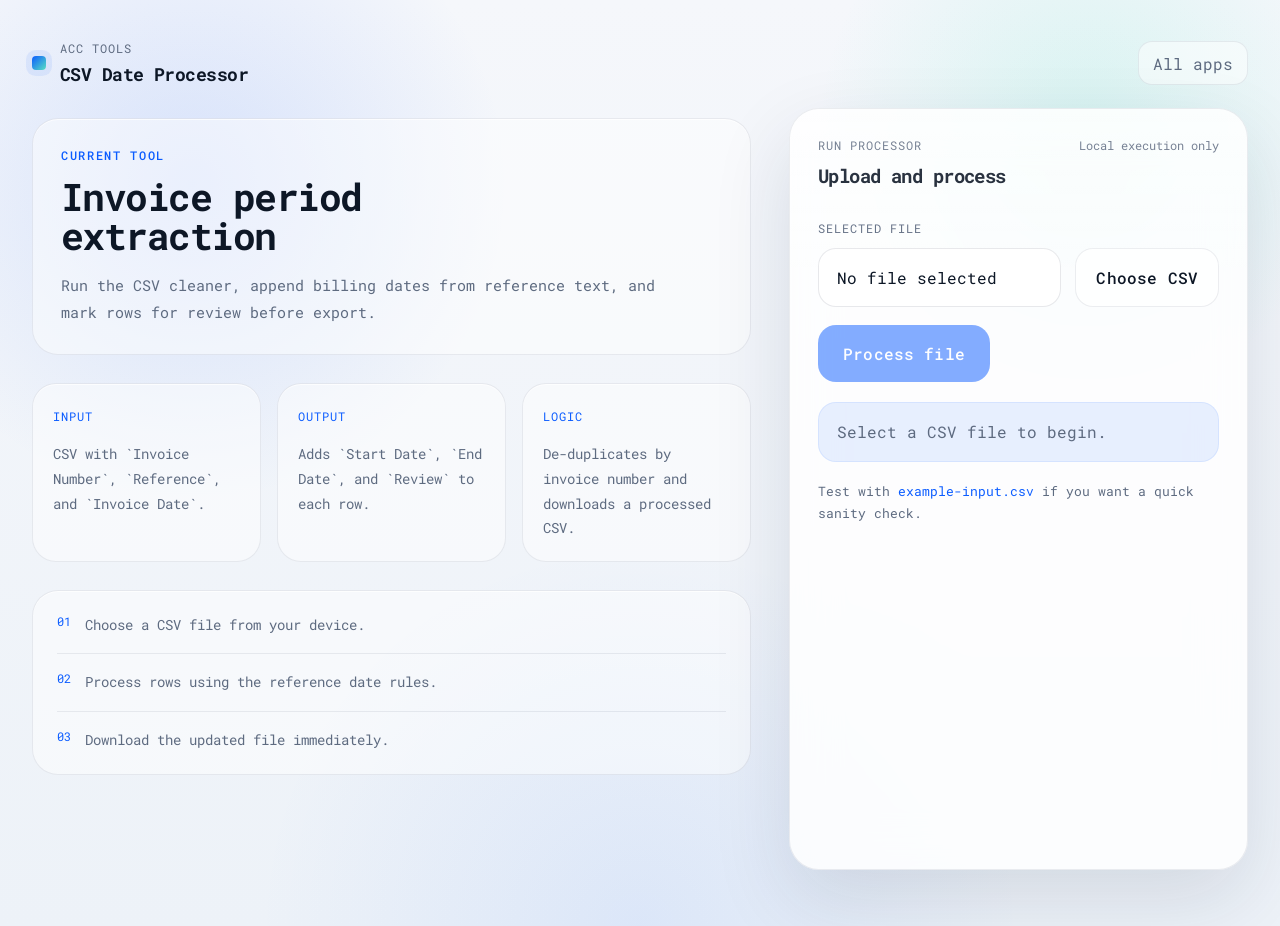
==== csv-date-processor.html @ 3950d639 "first" ====
<!doctype html>
<html lang="en">
  <head>
    <meta charset="UTF-8" />
    <meta name="viewport" content="width=device-width, initial-scale=1.0" />
    <title>CSV Date Processor</title>
    <link rel="preconnect" href="https://fonts.googleapis.com" />
    <link rel="preconnect" href="https://fonts.gstatic.com" crossorigin />
    <link
      href="https://fonts.googleapis.com/css2?family=Roboto+Mono:wght@400;500;700&display=swap"
      rel="stylesheet"
    />
    <link rel="stylesheet" href="./styles.css" />
  </head>
  <body class="tool-page">
    <main class="app-shell">
      <header class="topbar" aria-label="Application header">
        <div class="brand">
          <span class="brand-mark" aria-hidden="true"></span>
          <div>
            <p class="brand-label">Acc Tools</p>
            <h1 class="brand-title">CSV Date Processor</h1>
          </div>
        </div>
        <a class="back-link" href="./index.html">All apps</a>
      </header>

      <section class="page-grid">
        <aside class="sidebar">
          <section class="context-panel">
            <p class="eyebrow">Current Tool</p>
            <h2 class="section-title">Invoice period extraction</h2>
            <p class="intro">
              Run the CSV cleaner, append billing dates from reference text, and
              mark rows for review before export.
            </p>
          </section>

          <section class="summary-grid" aria-label="Tool summary">
            <article class="summary-card">
              <span class="summary-label">Input</span>
              <p>CSV with `Invoice Number`, `Reference`, and `Invoice Date`.</p>
            </article>
            <article class="summary-card">
              <span class="summary-label">Output</span>
              <p>Adds `Start Date`, `End Date`, and `Review` to each row.</p>
            </article>
            <article class="summary-card">
              <span class="summary-label">Logic</span>
              <p>De-duplicates by invoice number and downloads a processed CSV.</p>
            </article>
          </section>

          <section class="guide-panel" aria-label="How it works">
            <div class="guide-row">
              <span class="guide-index">01</span>
              <p>Choose a CSV file from your device.</p>
            </div>
            <div class="guide-row">
              <span class="guide-index">02</span>
              <p>Process rows using the reference date rules.</p>
            </div>
            <div class="guide-row">
              <span class="guide-index">03</span>
              <p>Download the updated file immediately.</p>
            </div>
          </section>
        </aside>

        <section class="workspace" aria-label="CSV processor">
          <div class="workspace-head">
            <div>
              <p class="workspace-kicker">Run processor</p>
              <h2 class="workspace-title">Upload and process</h2>
            </div>
            <p class="workspace-meta">Local execution only</p>
          </div>

          <label class="field-label" for="file-name">Selected file</label>
          <div class="file-row">
            <input
              id="file-name"
              class="file-name"
              type="text"
              value="No file selected"
              readonly
            />
            <button id="browse-button" class="secondary-button" type="button">
              Choose CSV
            </button>
          </div>

          <input id="file-input" type="file" accept=".csv,text/csv" hidden />

          <div class="actions">
            <button id="process-button" class="primary-button" type="button" disabled>
              Process file
            </button>
          </div>

          <p id="status" class="status">
            Select a CSV file to begin.
          </p>

          <p class="helper-copy">
            Test with <a href="./example-input.csv">example-input.csv</a> if you
            want a quick sanity check.
          </p>
        </section>
      </section>
    </main>

    <script type="module" src="./app.js"></script>
  </body>
</html>
---- styles.css ----
:root {
  --bg: #f5f7fb;
  --bg-secondary: #edf2f8;
  --panel: rgba(255, 255, 255, 0.82);
  --panel-border: rgba(19, 36, 62, 0.08);
  --text: #0d1726;
  --muted: #5e6b80;
  --accent: #0b5cff;
  --accent-hover: #0048db;
  --accent-soft: rgba(11, 92, 255, 0.09);
  --secondary: rgba(255, 255, 255, 0.74);
  --secondary-hover: rgba(255, 255, 255, 0.94);
  --shadow: 0 30px 80px rgba(18, 36, 63, 0.12);
  --radius: 30px;
  --radius-sm: 18px;
}

* {
  box-sizing: border-box;
}

body {
  margin: 0;
  min-height: 100vh;
  font-family: "Roboto Mono", monospace;
  color: var(--text);
  background:
    radial-gradient(circle at 15% 20%, rgba(62, 119, 255, 0.16), transparent 24%),
    radial-gradient(circle at 85% 14%, rgba(82, 227, 196, 0.18), transparent 20%),
    radial-gradient(circle at 50% 100%, rgba(11, 92, 255, 0.08), transparent 34%),
    linear-gradient(180deg, var(--bg), var(--bg-secondary));
}

.app-shell {
  min-height: 100vh;
  padding: 40px 32px 56px;
}

a {
  color: inherit;
}

.suite-home .app-shell {
  width: min(100%, 1280px);
  margin: 0 auto;
}

.home-topbar {
  display: flex;
  align-items: center;
  justify-content: space-between;
  gap: 20px;
  margin-bottom: 38px;
}

.home-hero {
  display: grid;
  grid-template-columns: minmax(0, 1.2fr) minmax(280px, 0.8fr);
  gap: 28px;
  align-items: end;
  margin-bottom: 28px;
}

.home-title {
  margin: 0;
  max-width: 14ch;
  font-size: clamp(2.4rem, 5vw, 4.6rem);
  line-height: 0.96;
  letter-spacing: -0.05em;
}

.home-intro {
  max-width: 42rem;
  margin: 18px 0 0;
  font-size: 0.95rem;
  line-height: 1.8;
  color: var(--muted);
}

.home-stats {
  display: grid;
  gap: 14px;
  grid-template-columns: repeat(3, minmax(0, 1fr));
}

.home-stat,
.app-card {
  border: 1px solid rgba(19, 36, 62, 0.08);
  background: rgba(255, 255, 255, 0.56);
  box-shadow: inset 0 1px 0 rgba(255, 255, 255, 0.72);
}

.home-stat {
  padding: 18px;
  border-radius: 22px;
}

.home-stat-value {
  display: block;
  margin-bottom: 10px;
  color: var(--accent);
  font-size: 1rem;
}

.home-stat-label {
  color: var(--muted);
  font-size: 0.82rem;
}

.app-grid {
  display: grid;
  gap: 18px;
  grid-template-columns: repeat(3, minmax(0, 1fr));
}

.app-card {
  display: flex;
  flex-direction: column;
  min-height: 320px;
  padding: 22px;
  border-radius: 28px;
}

.app-card-live {
  background:
    linear-gradient(180deg, rgba(255, 255, 255, 0.76), rgba(239, 245, 255, 0.9));
}

.app-card h3 {
  margin: 0;
  font-size: 1.32rem;
  letter-spacing: -0.04em;
}

.app-card p {
  margin: 14px 0 0;
  color: var(--muted);
  font-size: 0.9rem;
  line-height: 1.8;
}

.app-card-meta {
  display: flex;
  flex-wrap: wrap;
  gap: 10px;
  margin-top: 20px;
  margin-bottom: 26px;
}

.app-card-meta span {
  padding: 8px 12px;
  border-radius: 999px;
  background: rgba(19, 36, 62, 0.05);
  color: var(--muted);
  font-size: 0.74rem;
}

.app-link {
  display: inline-flex;
  align-items: center;
  justify-content: center;
  margin-top: auto;
  min-height: 56px;
  padding: 14px 18px;
  border-radius: 18px;
  text-decoration: none;
  color: #fff;
  background: var(--accent);
  box-shadow: 0 16px 32px rgba(11, 92, 255, 0.18);
  transition:
    transform 140ms ease,
    background-color 140ms ease,
    box-shadow 140ms ease,
    filter 140ms ease;
}

.app-link:hover {
  transform: translateY(-2px) scale(1.015);
  background: var(--accent-hover);
  box-shadow: 0 22px 40px rgba(11, 92, 255, 0.26);
  filter: saturate(1.05);
}

.app-link-disabled {
  color: var(--muted);
  background: rgba(19, 36, 62, 0.06);
  box-shadow: none;
}

.topbar {
  width: min(100%, 1280px);
  margin: 0 auto 22px;
  display: flex;
  align-items: center;
  justify-content: space-between;
  gap: 20px;
}

.brand {
  display: flex;
  align-items: center;
  gap: 14px;
}

.brand-mark {
  width: 14px;
  height: 14px;
  border-radius: 4px;
  background: linear-gradient(135deg, #0b5cff, #56dfc3);
  box-shadow: 0 0 0 6px rgba(11, 92, 255, 0.08);
}

.brand-label,
.topbar-meta {
  margin: 0;
  font-size: 0.76rem;
  color: var(--muted);
  text-transform: uppercase;
  letter-spacing: 0.08em;
}

.brand-title {
  margin: 6px 0 0;
  font-size: 1.15rem;
  letter-spacing: -0.03em;
}

.back-link {
  display: inline-flex;
  align-items: center;
  min-height: 44px;
  padding: 10px 14px;
  border: 1px solid rgba(19, 36, 62, 0.08);
  border-radius: 14px;
  text-decoration: none;
  color: var(--muted);
  background: rgba(255, 255, 255, 0.5);
  transition:
    transform 140ms ease,
    border-color 140ms ease,
    background-color 140ms ease,
    box-shadow 140ms ease;
}

.back-link:hover {
  transform: translateY(-1px);
  background: rgba(255, 255, 255, 0.82);
  border-color: rgba(11, 92, 255, 0.16);
  box-shadow: 0 12px 24px rgba(18, 36, 63, 0.08);
}

.page-grid {
  width: min(100%, 1280px);
  margin: 0 auto;
  display: grid;
  gap: 28px;
  grid-template-columns: minmax(0, 1.35fr) minmax(360px, 0.85fr);
  align-items: stretch;
}

.sidebar {
  display: grid;
  gap: 28px;
  align-content: start;
  min-height: calc(100vh - 138px);
  padding: 10px 10px 20px 0;
}

.eyebrow {
  margin: 0 0 14px;
  font-size: 0.75rem;
  font-weight: 500;
  letter-spacing: 0.14em;
  text-transform: uppercase;
  color: var(--accent);
}

.section-title {
  margin: 0;
  max-width: 16ch;
  font-size: clamp(1.8rem, 3vw, 2.8rem);
  line-height: 1.02;
  letter-spacing: -0.04em;
}

.intro {
  max-width: 38rem;
  margin: 18px 0 0;
  font-size: 0.92rem;
  line-height: 1.8;
  color: var(--muted);
}

.context-panel,
.summary-card,
.guide-panel {
  border: 1px solid rgba(19, 36, 62, 0.08);
  background: rgba(255, 255, 255, 0.48);
  box-shadow: inset 0 1px 0 rgba(255, 255, 255, 0.72);
}

.context-panel {
  padding: 28px;
  border-radius: 26px;
}

.summary-grid {
  display: grid;
  gap: 16px;
  grid-template-columns: repeat(3, minmax(0, 1fr));
}

.summary-card {
  min-height: 150px;
  padding: 20px;
  border-radius: 24px;
}

.summary-label {
  display: inline-block;
  margin-bottom: 18px;
  color: var(--accent);
  font-size: 0.75rem;
  text-transform: uppercase;
  letter-spacing: 0.08em;
}

.summary-card p {
  margin: 0;
  color: var(--muted);
  line-height: 1.75;
  font-size: 0.88rem;
}

.guide-panel {
  padding: 22px 24px;
  border-radius: 26px;
}

.guide-row {
  display: grid;
  grid-template-columns: auto 1fr;
  gap: 14px;
  align-items: start;
}

.guide-row + .guide-row {
  margin-top: 16px;
  padding-top: 16px;
  border-top: 1px solid rgba(19, 36, 62, 0.08);
}

.guide-index {
  color: var(--accent);
  font-size: 0.78rem;
}

.guide-row p {
  margin: 0;
  color: var(--muted);
  line-height: 1.7;
  font-size: 0.9rem;
}

.workspace-title {
  margin: 0;
  font-size: 1.2rem;
  letter-spacing: -0.03em;
}

.workspace {
  position: sticky;
  top: 32px;
  align-self: start;
  min-height: calc(100vh - 138px);
  padding: 28px;
  border-radius: var(--radius);
  border: 1px solid var(--panel-border);
  background: var(--panel);
  box-shadow: var(--shadow);
  backdrop-filter: blur(24px);
}

.workspace::before {
  content: "";
  position: absolute;
  inset: 0;
  border-radius: inherit;
  pointer-events: none;
  background:
    linear-gradient(180deg, rgba(255, 255, 255, 0.2), transparent 22%);
}

.workspace-head {
  display: flex;
  align-items: flex-start;
  justify-content: space-between;
  gap: 16px;
  margin-bottom: 28px;
}

.workspace-kicker,
.workspace-meta {
  margin: 0;
  color: var(--muted);
  font-size: 0.78rem;
}

.workspace-kicker {
  margin-bottom: 10px;
  letter-spacing: 0.08em;
  text-transform: uppercase;
}

.field-label {
  display: inline-block;
  margin-bottom: 12px;
  color: var(--muted);
  font-size: 0.75rem;
  letter-spacing: 0.08em;
  text-transform: uppercase;
}

.file-row {
  display: grid;
  grid-template-columns: minmax(0, 1fr) auto;
  gap: 14px;
}

.file-name {
  width: 100%;
  min-width: 0;
  padding: 18px 18px;
  font: inherit;
  color: var(--text);
  background: rgba(255, 255, 255, 0.95);
  border: 1px solid rgba(19, 36, 62, 0.1);
  border-radius: var(--radius-sm);
  box-shadow: inset 0 1px 0 rgba(255, 255, 255, 0.7);
}

button {
  border: 0;
  border-radius: var(--radius-sm);
  padding: 18px 20px;
  font: inherit;
  font-weight: 500;
  letter-spacing: 0.01em;
  cursor: pointer;
  transition:
    transform 140ms ease,
    background-color 140ms ease,
    border-color 140ms ease,
    opacity 140ms ease,
    box-shadow 140ms ease,
    filter 140ms ease;
}

button:hover:not(:disabled) {
  transform: translateY(-2px) scale(1.015);
  filter: saturate(1.05);
}

.primary-button {
  min-width: 172px;
  color: #fff;
  background: var(--accent);
  box-shadow: 0 16px 32px rgba(11, 92, 255, 0.22);
}

.primary-button:hover:not(:disabled) {
  background: var(--accent-hover);
  box-shadow: 0 22px 40px rgba(11, 92, 255, 0.28);
}

.secondary-button {
  color: var(--text);
  background: var(--secondary);
  border: 1px solid rgba(19, 36, 62, 0.08);
}

.secondary-button:hover:not(:disabled) {
  background: var(--secondary-hover);
  border-color: rgba(11, 92, 255, 0.18);
  box-shadow: 0 14px 28px rgba(18, 36, 63, 0.08);
}

.primary-button:disabled,
.secondary-button:disabled {
  opacity: 0.5;
  cursor: not-allowed;
  box-shadow: none;
}

.actions {
  margin-top: 18px;
}

.status {
  margin: 20px 0 0;
  padding: 16px 18px;
  border: 1px solid rgba(11, 92, 255, 0.08);
  border-radius: var(--radius-sm);
  background: var(--accent-soft);
  line-height: 1.6;
  color: var(--muted);
}

.status.error {
  border-color: rgba(187, 67, 67, 0.12);
  background: rgba(187, 67, 67, 0.08);
  color: #9a2f2f;
}

.helper-copy {
  margin: 18px 0 0;
  color: var(--muted);
  font-size: 0.82rem;
  line-height: 1.7;
}

.helper-copy a {
  color: var(--accent);
  text-decoration: none;
}

@media (max-width: 640px) {
  .app-shell {
    padding: 20px 16px 28px;
  }

  .home-topbar {
    flex-direction: column;
    align-items: flex-start;
    margin-bottom: 18px;
  }

  .home-hero {
    grid-template-columns: 1fr;
    margin-bottom: 18px;
  }

  .home-title {
    max-width: none;
    font-size: clamp(2rem, 11vw, 3.2rem);
  }

  .home-stats,
  .app-grid {
    grid-template-columns: 1fr;
  }

  .topbar {
    margin-bottom: 18px;
    flex-direction: column;
    align-items: flex-start;
  }

  .page-grid {
    grid-template-columns: 1fr;
  }

  .sidebar {
    min-height: auto;
    padding: 0;
  }

  .section-title {
    max-width: none;
  }

  .summary-grid {
    grid-template-columns: 1fr;
  }

  .workspace {
    position: static;
    min-height: auto;
    padding: 20px;
  }

  .file-row {
    grid-template-columns: 1fr;
  }

  .actions {
    display: grid;
  }
}
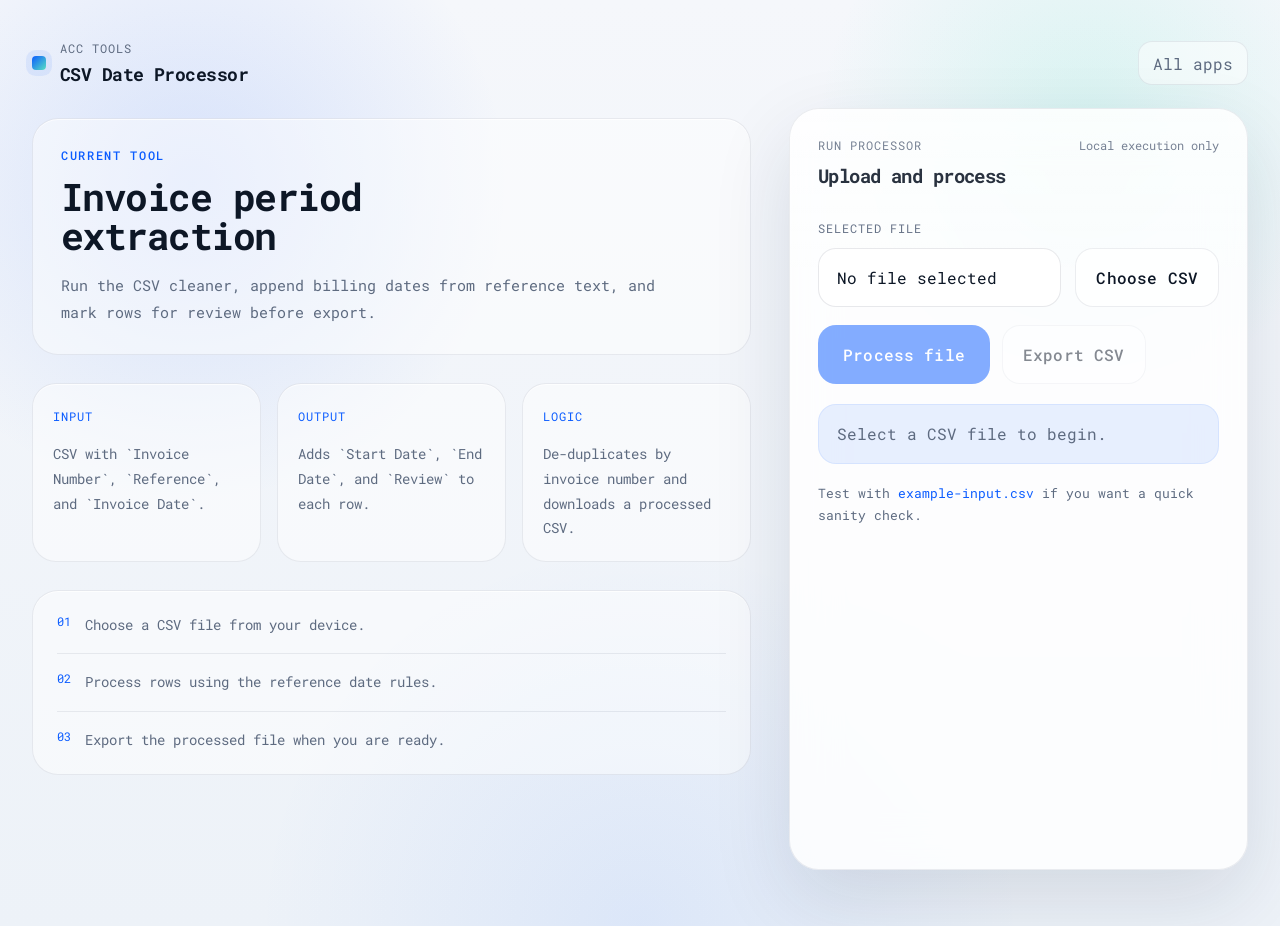
==== commit 2d571f04: "Enhance CSV processing tool with export functionality and loading indicators" ====
--- a/csv-date-processor.html
+++ b/csv-date-processor.html
@@ -62,7 +62,7 @@
             </div>
             <div class="guide-row">
               <span class="guide-index">03</span>
-              <p>Download the updated file immediately.</p>
+              <p>Export the processed file when you are ready.</p>
             </div>
           </section>
         </aside>
@@ -94,7 +94,11 @@
 
           <div class="actions">
             <button id="process-button" class="primary-button" type="button" disabled>
-              Process file
+              <span class="button-label">Process file</span>
+              <span class="spinner" aria-hidden="true"></span>
+            </button>
+            <button id="export-button" class="secondary-button" type="button" disabled>
+              Export CSV
             </button>
           </div>
 
--- a/styles.css
+++ b/styles.css
@@ -493,7 +493,38 @@
 }
 
 .actions {
+  display: flex;
+  flex-wrap: wrap;
+  gap: 12px;
   margin-top: 18px;
+}
+
+.button-label {
+  display: inline-flex;
+  align-items: center;
+  justify-content: center;
+}
+
+.spinner {
+  display: none;
+  width: 16px;
+  height: 16px;
+  border: 2px solid rgba(255, 255, 255, 0.28);
+  border-top-color: #fff;
+  border-radius: 999px;
+  animation: spin 700ms linear infinite;
+}
+
+.is-processing {
+  pointer-events: none;
+}
+
+.is-processing .spinner {
+  display: inline-flex;
+}
+
+.is-processing .button-label {
+  margin-right: 10px;
 }
 
 .status {
@@ -524,6 +555,12 @@
   text-decoration: none;
 }
 
+@keyframes spin {
+  to {
+    transform: rotate(360deg);
+  }
+}
+
 @media (max-width: 640px) {
   .app-shell {
     padding: 20px 16px 28px;
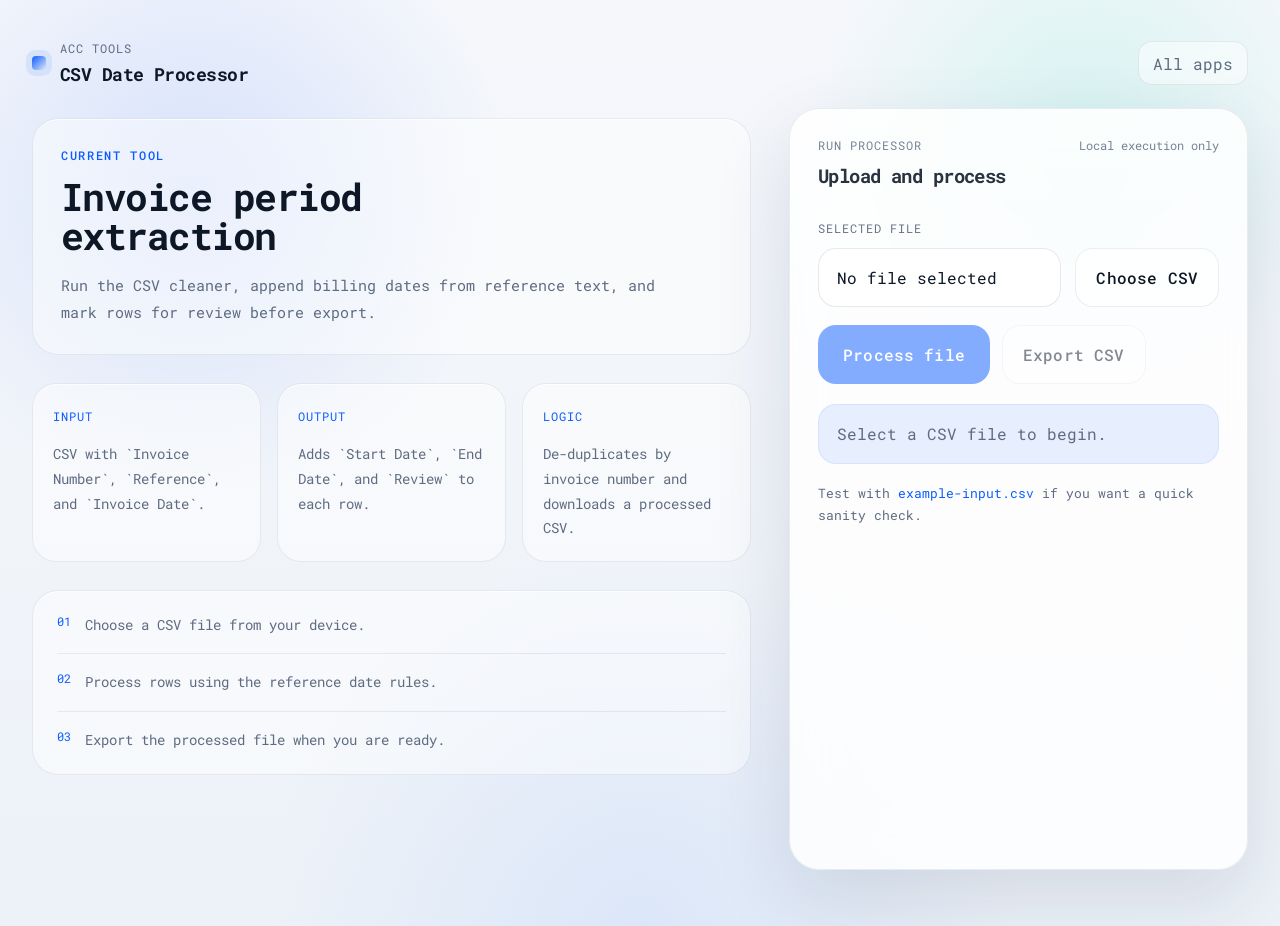
==== commit 68b0fd2f: "Add theme switching functionality with local storage support" ====
--- a/csv-date-processor.html
+++ b/csv-date-processor.html
@@ -10,6 +10,13 @@
       href="https://fonts.googleapis.com/css2?family=Roboto+Mono:wght@400;500;700&display=swap"
       rel="stylesheet"
     />
+    <script>
+      const storedTheme = localStorage.getItem("acctools-theme");
+
+      if (storedTheme) {
+        document.documentElement.dataset.theme = storedTheme;
+      }
+    </script>
     <link rel="stylesheet" href="./styles.css" />
   </head>
   <body class="tool-page">
@@ -115,5 +122,6 @@
     </main>
 
     <script type="module" src="./app.js"></script>
+    <script type="module" src="./theme.js"></script>
   </body>
 </html>
--- a/styles.css
+++ b/styles.css
@@ -1,6 +1,7 @@
 :root {
   --bg: #f5f7fb;
   --bg-secondary: #edf2f8;
+  --bg-tertiary: #dfe8f5;
   --panel: rgba(255, 255, 255, 0.82);
   --panel-border: rgba(19, 36, 62, 0.08);
   --text: #0d1726;
@@ -8,6 +9,11 @@
   --accent: #0b5cff;
   --accent-hover: #0048db;
   --accent-soft: rgba(11, 92, 255, 0.09);
+  --accent-shadow: rgba(11, 92, 255, 0.22);
+  --accent-shadow-strong: rgba(11, 92, 255, 0.28);
+  --halo-a: rgba(62, 119, 255, 0.16);
+  --halo-b: rgba(82, 227, 196, 0.18);
+  --halo-c: rgba(11, 92, 255, 0.08);
   --secondary: rgba(255, 255, 255, 0.74);
   --secondary-hover: rgba(255, 255, 255, 0.94);
   --shadow: 0 30px 80px rgba(18, 36, 63, 0.12);
@@ -15,6 +21,52 @@
   --radius-sm: 18px;
 }
 
+:root[data-theme="calm"] {
+  --bg: #eeece6;
+  --bg-secondary: #e3dfd7;
+  --bg-tertiary: #d7d2c8;
+  --panel: rgba(247, 243, 236, 0.92);
+  --panel-border: rgba(49, 55, 49, 0.1);
+  --text: #1f241f;
+  --muted: #667063;
+  --accent: #516a5b;
+  --accent-hover: #405346;
+  --accent-soft: rgba(81, 106, 91, 0.12);
+  --accent-shadow: rgba(64, 83, 70, 0.14);
+  --accent-shadow-strong: rgba(64, 83, 70, 0.18);
+  --halo-a: rgba(133, 157, 140, 0.18);
+  --halo-b: rgba(214, 198, 170, 0.14);
+  --halo-c: rgba(81, 106, 91, 0.08);
+  --secondary: rgba(249, 246, 240, 0.82);
+  --secondary-hover: rgba(252, 249, 244, 0.96);
+  --shadow: 0 24px 56px rgba(59, 58, 51, 0.09);
+  --radius: 22px;
+  --radius-sm: 14px;
+}
+
+:root[data-theme="graphite"] {
+  --bg: #171a20;
+  --bg-secondary: #0f1217;
+  --bg-tertiary: #252a33;
+  --panel: rgba(31, 35, 43, 0.86);
+  --panel-border: rgba(199, 209, 224, 0.12);
+  --text: #eff3f8;
+  --muted: #98a3b4;
+  --accent: #c58f5a;
+  --accent-hover: #dfaa75;
+  --accent-soft: rgba(197, 143, 90, 0.12);
+  --accent-shadow: rgba(197, 143, 90, 0.18);
+  --accent-shadow-strong: rgba(197, 143, 90, 0.24);
+  --halo-a: rgba(93, 103, 120, 0.2);
+  --halo-b: rgba(197, 143, 90, 0.12);
+  --halo-c: rgba(55, 63, 77, 0.24);
+  --secondary: rgba(38, 42, 51, 0.78);
+  --secondary-hover: rgba(46, 51, 62, 0.94);
+  --shadow: 0 26px 70px rgba(0, 0, 0, 0.35);
+  --radius: 24px;
+  --radius-sm: 15px;
+}
+
 * {
   box-sizing: border-box;
 }
@@ -25,9 +77,9 @@
   font-family: "Roboto Mono", monospace;
   color: var(--text);
   background:
-    radial-gradient(circle at 15% 20%, rgba(62, 119, 255, 0.16), transparent 24%),
-    radial-gradient(circle at 85% 14%, rgba(82, 227, 196, 0.18), transparent 20%),
-    radial-gradient(circle at 50% 100%, rgba(11, 92, 255, 0.08), transparent 34%),
+    radial-gradient(circle at 15% 20%, var(--halo-a), transparent 24%),
+    radial-gradient(circle at 85% 14%, var(--halo-b), transparent 20%),
+    radial-gradient(circle at 50% 100%, var(--halo-c), transparent 34%),
     linear-gradient(180deg, var(--bg), var(--bg-secondary));
 }
 
@@ -111,6 +163,118 @@
   display: grid;
   gap: 18px;
   grid-template-columns: repeat(3, minmax(0, 1fr));
+}
+
+.theme-panel {
+  display: flex;
+  align-items: end;
+  justify-content: space-between;
+  gap: 24px;
+  margin-bottom: 28px;
+  padding: 22px 24px;
+  border: 1px solid rgba(19, 36, 62, 0.08);
+  border-radius: 24px;
+  background: rgba(255, 255, 255, 0.46);
+  box-shadow: inset 0 1px 0 rgba(255, 255, 255, 0.72);
+}
+
+.theme-kicker {
+  margin: 0 0 10px;
+  font-size: 0.75rem;
+  letter-spacing: 0.12em;
+  text-transform: uppercase;
+  color: var(--accent);
+}
+
+.theme-title {
+  margin: 0;
+  font-size: clamp(1.3rem, 2.4vw, 1.8rem);
+  letter-spacing: -0.04em;
+}
+
+.theme-copy {
+  max-width: 40rem;
+  margin: 12px 0 0;
+  color: var(--muted);
+  font-size: 0.88rem;
+  line-height: 1.7;
+}
+
+.theme-switcher {
+  display: inline-flex;
+  flex-wrap: wrap;
+  gap: 10px;
+}
+
+.theme-button {
+  min-width: 112px;
+  padding: 14px 16px;
+  border: 1px solid rgba(19, 36, 62, 0.1);
+  border-radius: 999px;
+  background: rgba(255, 255, 255, 0.72);
+  color: var(--muted);
+  box-shadow: none;
+}
+
+.theme-button:hover:not(:disabled) {
+  transform: translateY(-1px);
+  background: rgba(255, 255, 255, 0.9);
+  border-color: rgba(19, 36, 62, 0.18);
+  filter: none;
+}
+
+.theme-button.is-active {
+  color: #fff;
+  background: var(--accent);
+  border-color: transparent;
+  box-shadow: 0 14px 28px var(--accent-shadow);
+}
+
+:root[data-theme="calm"] .theme-panel,
+:root[data-theme="calm"] .home-stat,
+:root[data-theme="calm"] .app-card,
+:root[data-theme="calm"] .context-panel,
+:root[data-theme="calm"] .summary-card,
+:root[data-theme="calm"] .guide-panel {
+  background: rgba(247, 243, 236, 0.72);
+  box-shadow: inset 0 1px 0 rgba(255, 255, 255, 0.5);
+}
+
+:root[data-theme="graphite"] .theme-panel,
+:root[data-theme="graphite"] .home-stat,
+:root[data-theme="graphite"] .app-card,
+:root[data-theme="graphite"] .context-panel,
+:root[data-theme="graphite"] .summary-card,
+:root[data-theme="graphite"] .guide-panel {
+  border-color: rgba(199, 209, 224, 0.1);
+  background: rgba(29, 33, 40, 0.7);
+  box-shadow: inset 0 1px 0 rgba(255, 255, 255, 0.04);
+}
+
+:root[data-theme="graphite"] .app-card-live {
+  background: linear-gradient(180deg, rgba(35, 40, 48, 0.88), rgba(29, 33, 40, 0.92));
+}
+
+:root[data-theme="graphite"] .theme-button,
+:root[data-theme="graphite"] .back-link,
+:root[data-theme="graphite"] .secondary-button,
+:root[data-theme="graphite"] .file-name {
+  color: var(--text);
+  border-color: rgba(199, 209, 224, 0.12);
+  background: rgba(38, 42, 51, 0.82);
+}
+
+:root[data-theme="graphite"] .theme-button:hover:not(:disabled),
+:root[data-theme="graphite"] .back-link:hover,
+:root[data-theme="graphite"] .secondary-button:hover:not(:disabled) {
+  background: rgba(46, 51, 62, 0.96);
+  border-color: rgba(197, 143, 90, 0.28);
+}
+
+:root[data-theme="graphite"] .theme-button.is-active,
+:root[data-theme="graphite"] .primary-button,
+:root[data-theme="graphite"] .app-link {
+  color: #171a20;
 }
 
 .app-card {
@@ -166,7 +330,7 @@
   text-decoration: none;
   color: #fff;
   background: var(--accent);
-  box-shadow: 0 16px 32px rgba(11, 92, 255, 0.18);
+  box-shadow: 0 16px 32px var(--accent-shadow);
   transition:
     transform 140ms ease,
     background-color 140ms ease,
@@ -177,7 +341,7 @@
 .app-link:hover {
   transform: translateY(-2px) scale(1.015);
   background: var(--accent-hover);
-  box-shadow: 0 22px 40px rgba(11, 92, 255, 0.26);
+  box-shadow: 0 22px 40px var(--accent-shadow-strong);
   filter: saturate(1.05);
 }
 
@@ -206,8 +370,8 @@
   width: 14px;
   height: 14px;
   border-radius: 4px;
-  background: linear-gradient(135deg, #0b5cff, #56dfc3);
-  box-shadow: 0 0 0 6px rgba(11, 92, 255, 0.08);
+  background: linear-gradient(135deg, var(--accent), var(--bg-tertiary));
+  box-shadow: 0 0 0 6px var(--accent-soft);
 }
 
 .brand-label,
@@ -465,12 +629,12 @@
   min-width: 172px;
   color: #fff;
   background: var(--accent);
-  box-shadow: 0 16px 32px rgba(11, 92, 255, 0.22);
+  box-shadow: 0 16px 32px var(--accent-shadow);
 }
 
 .primary-button:hover:not(:disabled) {
   background: var(--accent-hover);
-  box-shadow: 0 22px 40px rgba(11, 92, 255, 0.28);
+  box-shadow: 0 22px 40px var(--accent-shadow-strong);
 }
 
 .secondary-button {
@@ -483,6 +647,30 @@
   background: var(--secondary-hover);
   border-color: rgba(11, 92, 255, 0.18);
   box-shadow: 0 14px 28px rgba(18, 36, 63, 0.08);
+}
+
+button.theme-button {
+  min-width: 112px;
+  padding: 14px 16px;
+  border: 1px solid rgba(19, 36, 62, 0.1);
+  border-radius: 999px;
+  background: rgba(255, 255, 255, 0.72);
+  color: var(--muted);
+  box-shadow: none;
+}
+
+button.theme-button:hover:not(:disabled) {
+  transform: translateY(-1px);
+  background: rgba(255, 255, 255, 0.9);
+  border-color: rgba(19, 36, 62, 0.18);
+  filter: none;
+}
+
+button.theme-button.is-active {
+  color: #fff;
+  background: var(--accent);
+  border-color: transparent;
+  box-shadow: 0 14px 28px var(--accent-shadow);
 }
 
 .primary-button:disabled,
@@ -587,6 +775,20 @@
     grid-template-columns: 1fr;
   }
 
+  .theme-panel {
+    flex-direction: column;
+    align-items: flex-start;
+  }
+
+  .theme-switcher {
+    width: 100%;
+  }
+
+  .theme-button {
+    flex: 1 1 0;
+    min-width: 0;
+  }
+
   .topbar {
     margin-bottom: 18px;
     flex-direction: column;
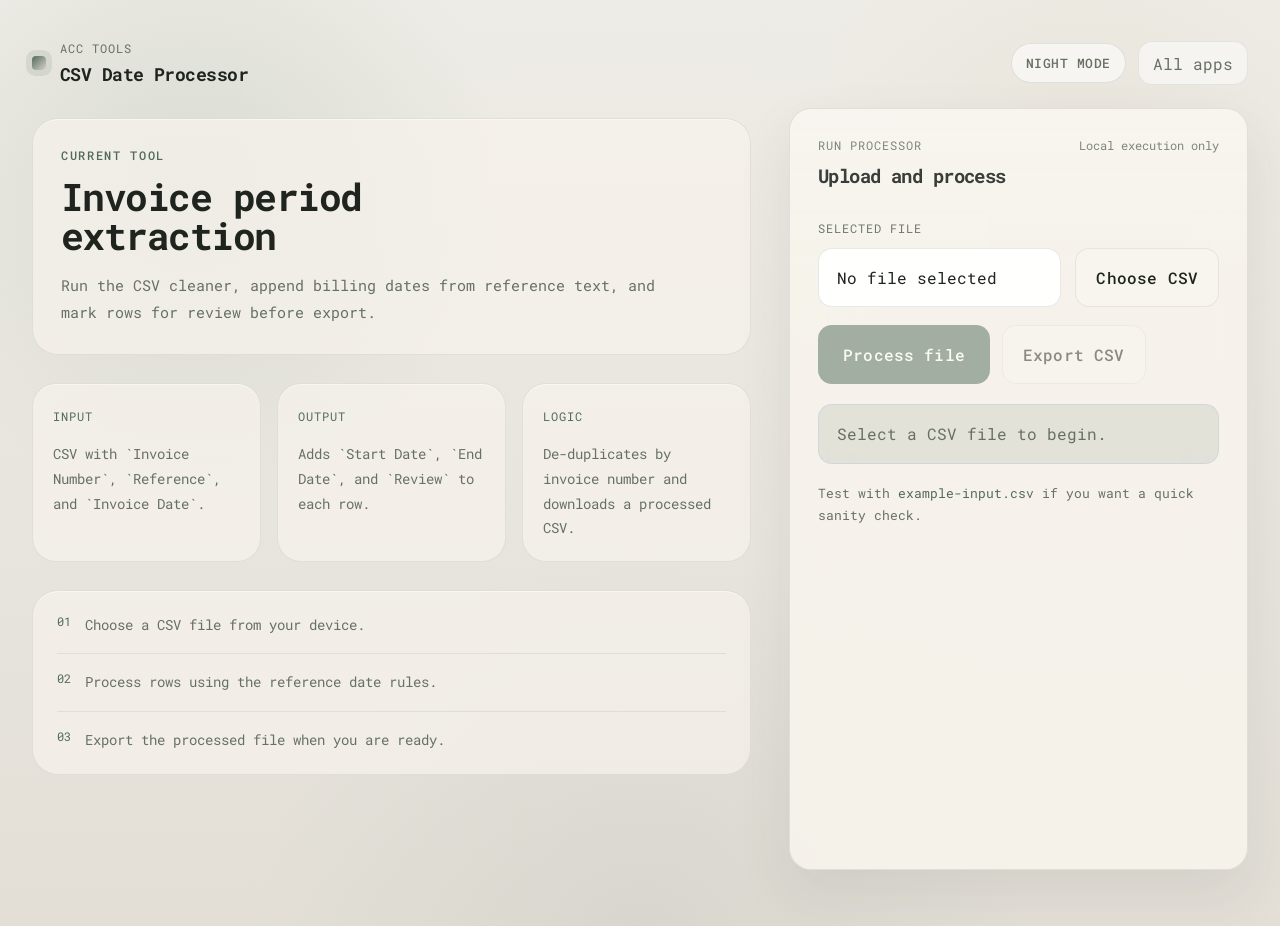
==== commit 9d0a1043: "Refactor code structure for improved readability and maintainability" ====
--- a/csv-date-processor.html
+++ b/csv-date-processor.html
@@ -12,10 +12,7 @@
     />
     <script>
       const storedTheme = localStorage.getItem("acctools-theme");
-
-      if (storedTheme) {
-        document.documentElement.dataset.theme = storedTheme;
-      }
+      document.documentElement.dataset.theme = storedTheme || "calm";
     </script>
     <link rel="stylesheet" href="./styles.css" />
   </head>
@@ -29,7 +26,18 @@
             <h1 class="brand-title">CSV Date Processor</h1>
           </div>
         </div>
-        <a class="back-link" href="./index.html">All apps</a>
+        <div class="topbar-actions">
+          <button
+            id="theme-toggle"
+            class="theme-toggle"
+            type="button"
+            aria-pressed="false"
+            aria-label="Enable night mode"
+          >
+            Night mode
+          </button>
+          <a class="back-link" href="./index.html">All apps</a>
+        </div>
       </header>
 
       <section class="page-grid">
--- a/styles.css
+++ b/styles.css
@@ -1,4 +1,27 @@
 :root {
+  --bg: #eeece6;
+  --bg-secondary: #e3dfd7;
+  --bg-tertiary: #d7d2c8;
+  --panel: rgba(247, 243, 236, 0.92);
+  --panel-border: rgba(49, 55, 49, 0.1);
+  --text: #1f241f;
+  --muted: #667063;
+  --accent: #516a5b;
+  --accent-hover: #405346;
+  --accent-soft: rgba(81, 106, 91, 0.12);
+  --accent-shadow: rgba(64, 83, 70, 0.14);
+  --accent-shadow-strong: rgba(64, 83, 70, 0.18);
+  --halo-a: rgba(133, 157, 140, 0.18);
+  --halo-b: rgba(214, 198, 170, 0.14);
+  --halo-c: rgba(81, 106, 91, 0.08);
+  --secondary: rgba(249, 246, 240, 0.82);
+  --secondary-hover: rgba(252, 249, 244, 0.96);
+  --shadow: 0 24px 56px rgba(59, 58, 51, 0.09);
+  --radius: 22px;
+  --radius-sm: 14px;
+}
+
+:root[data-theme="studio"] {
   --bg: #f5f7fb;
   --bg-secondary: #edf2f8;
   --bg-tertiary: #dfe8f5;
@@ -165,72 +188,6 @@
   grid-template-columns: repeat(3, minmax(0, 1fr));
 }
 
-.theme-panel {
-  display: flex;
-  align-items: end;
-  justify-content: space-between;
-  gap: 24px;
-  margin-bottom: 28px;
-  padding: 22px 24px;
-  border: 1px solid rgba(19, 36, 62, 0.08);
-  border-radius: 24px;
-  background: rgba(255, 255, 255, 0.46);
-  box-shadow: inset 0 1px 0 rgba(255, 255, 255, 0.72);
-}
-
-.theme-kicker {
-  margin: 0 0 10px;
-  font-size: 0.75rem;
-  letter-spacing: 0.12em;
-  text-transform: uppercase;
-  color: var(--accent);
-}
-
-.theme-title {
-  margin: 0;
-  font-size: clamp(1.3rem, 2.4vw, 1.8rem);
-  letter-spacing: -0.04em;
-}
-
-.theme-copy {
-  max-width: 40rem;
-  margin: 12px 0 0;
-  color: var(--muted);
-  font-size: 0.88rem;
-  line-height: 1.7;
-}
-
-.theme-switcher {
-  display: inline-flex;
-  flex-wrap: wrap;
-  gap: 10px;
-}
-
-.theme-button {
-  min-width: 112px;
-  padding: 14px 16px;
-  border: 1px solid rgba(19, 36, 62, 0.1);
-  border-radius: 999px;
-  background: rgba(255, 255, 255, 0.72);
-  color: var(--muted);
-  box-shadow: none;
-}
-
-.theme-button:hover:not(:disabled) {
-  transform: translateY(-1px);
-  background: rgba(255, 255, 255, 0.9);
-  border-color: rgba(19, 36, 62, 0.18);
-  filter: none;
-}
-
-.theme-button.is-active {
-  color: #fff;
-  background: var(--accent);
-  border-color: transparent;
-  box-shadow: 0 14px 28px var(--accent-shadow);
-}
-
-:root[data-theme="calm"] .theme-panel,
 :root[data-theme="calm"] .home-stat,
 :root[data-theme="calm"] .app-card,
 :root[data-theme="calm"] .context-panel,
@@ -240,7 +197,6 @@
   box-shadow: inset 0 1px 0 rgba(255, 255, 255, 0.5);
 }
 
-:root[data-theme="graphite"] .theme-panel,
 :root[data-theme="graphite"] .home-stat,
 :root[data-theme="graphite"] .app-card,
 :root[data-theme="graphite"] .context-panel,
@@ -255,7 +211,7 @@
   background: linear-gradient(180deg, rgba(35, 40, 48, 0.88), rgba(29, 33, 40, 0.92));
 }
 
-:root[data-theme="graphite"] .theme-button,
+:root[data-theme="graphite"] .theme-toggle,
 :root[data-theme="graphite"] .back-link,
 :root[data-theme="graphite"] .secondary-button,
 :root[data-theme="graphite"] .file-name {
@@ -264,14 +220,14 @@
   background: rgba(38, 42, 51, 0.82);
 }
 
-:root[data-theme="graphite"] .theme-button:hover:not(:disabled),
+:root[data-theme="graphite"] .theme-toggle:hover:not(:disabled),
 :root[data-theme="graphite"] .back-link:hover,
 :root[data-theme="graphite"] .secondary-button:hover:not(:disabled) {
   background: rgba(46, 51, 62, 0.96);
   border-color: rgba(197, 143, 90, 0.28);
 }
 
-:root[data-theme="graphite"] .theme-button.is-active,
+:root[data-theme="graphite"] .theme-toggle,
 :root[data-theme="graphite"] .primary-button,
 :root[data-theme="graphite"] .app-link {
   color: #171a20;
@@ -360,6 +316,12 @@
   gap: 20px;
 }
 
+.topbar-actions {
+  display: flex;
+  align-items: center;
+  gap: 12px;
+}
+
 .brand {
   display: flex;
   align-items: center;
@@ -649,28 +611,29 @@
   box-shadow: 0 14px 28px rgba(18, 36, 63, 0.08);
 }
 
-button.theme-button {
-  min-width: 112px;
-  padding: 14px 16px;
+.theme-toggle {
+  min-height: 40px;
+  padding: 10px 14px;
   border: 1px solid rgba(19, 36, 62, 0.1);
   border-radius: 999px;
-  background: rgba(255, 255, 255, 0.72);
+  background: rgba(255, 255, 255, 0.58);
   color: var(--muted);
   box-shadow: none;
-}
-
-button.theme-button:hover:not(:disabled) {
+  font-size: 0.8rem;
+  letter-spacing: 0.04em;
+  text-transform: uppercase;
+}
+
+.theme-toggle:hover:not(:disabled) {
   transform: translateY(-1px);
   background: rgba(255, 255, 255, 0.9);
   border-color: rgba(19, 36, 62, 0.18);
   filter: none;
 }
 
-button.theme-button.is-active {
-  color: #fff;
-  background: var(--accent);
-  border-color: transparent;
-  box-shadow: 0 14px 28px var(--accent-shadow);
+.theme-toggle[aria-pressed="true"] {
+  background: var(--secondary);
+  border-color: rgba(19, 36, 62, 0.16);
 }
 
 .primary-button:disabled,
@@ -775,26 +738,17 @@
     grid-template-columns: 1fr;
   }
 
-  .theme-panel {
-    flex-direction: column;
-    align-items: flex-start;
-  }
-
-  .theme-switcher {
-    width: 100%;
-  }
-
-  .theme-button {
-    flex: 1 1 0;
-    min-width: 0;
-  }
-
   .topbar {
     margin-bottom: 18px;
     flex-direction: column;
     align-items: flex-start;
   }
 
+  .topbar-actions {
+    width: 100%;
+    justify-content: space-between;
+  }
+
   .page-grid {
     grid-template-columns: 1fr;
   }
